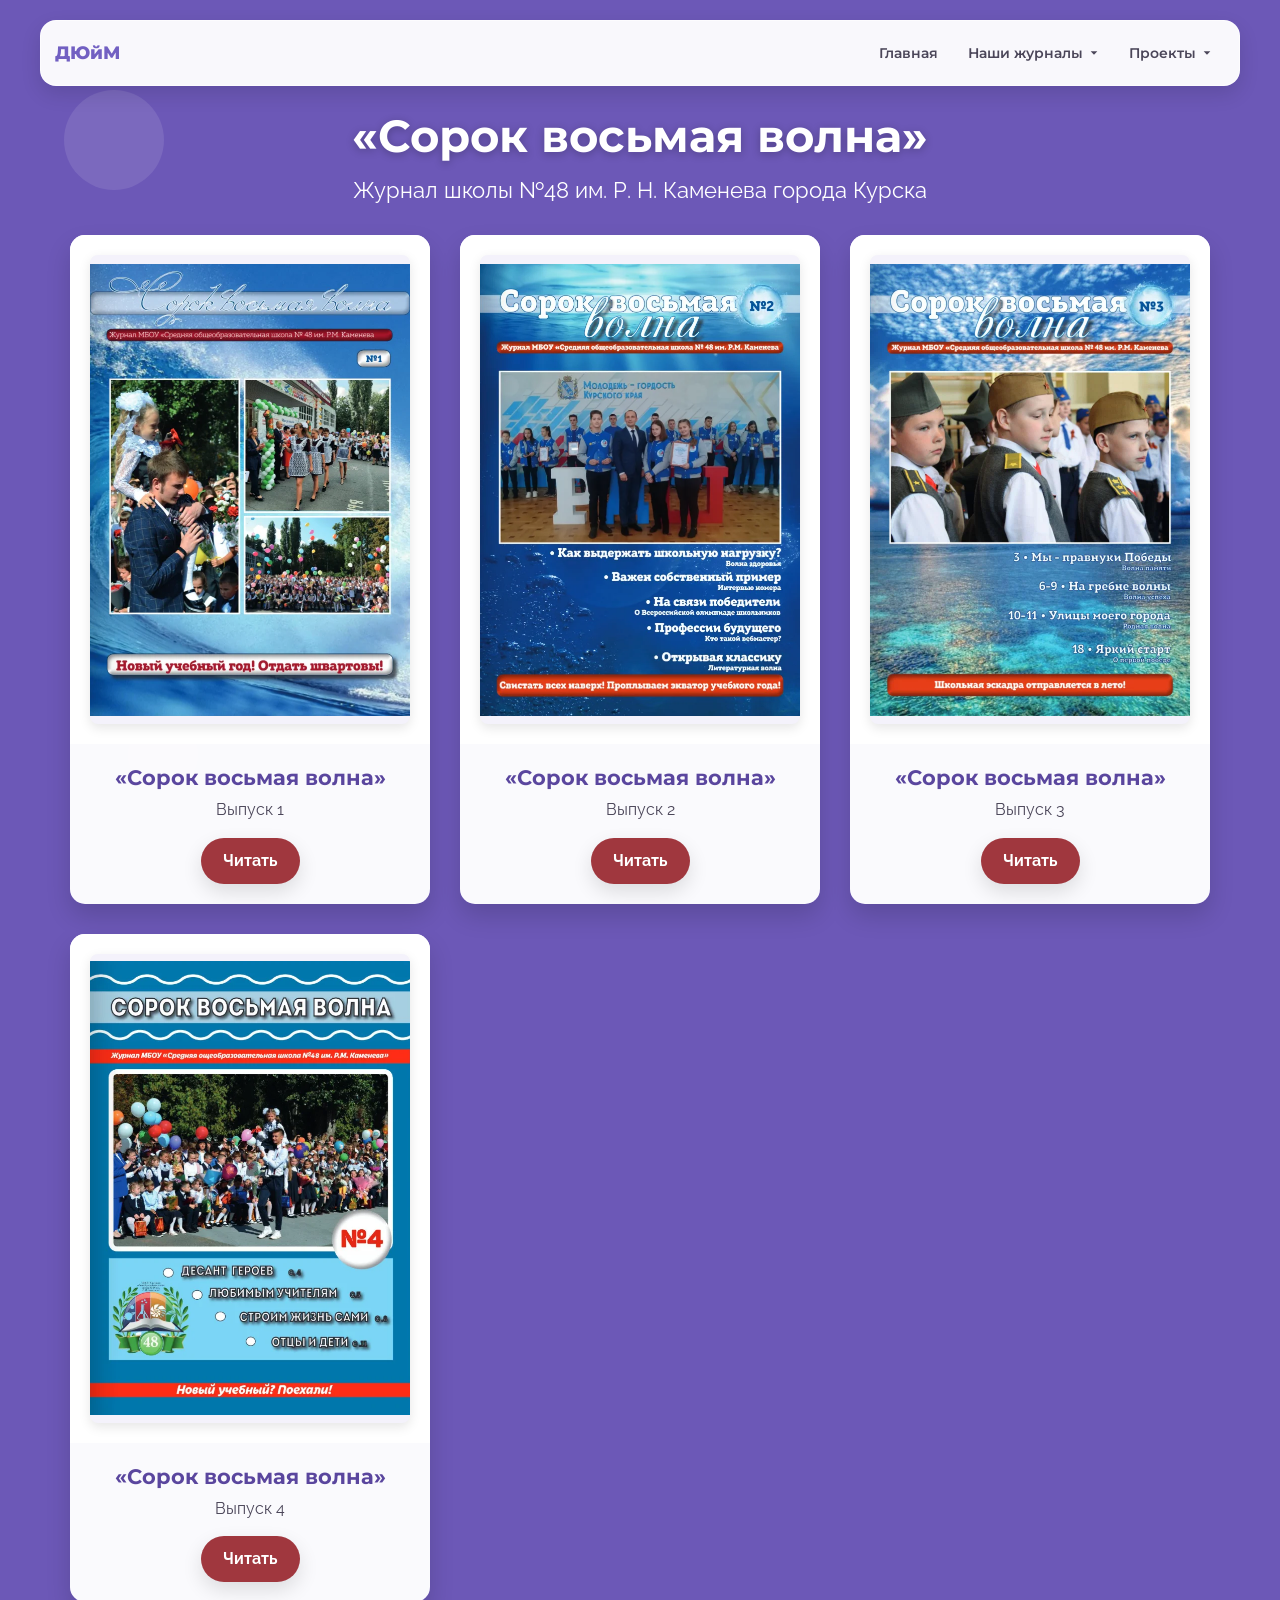
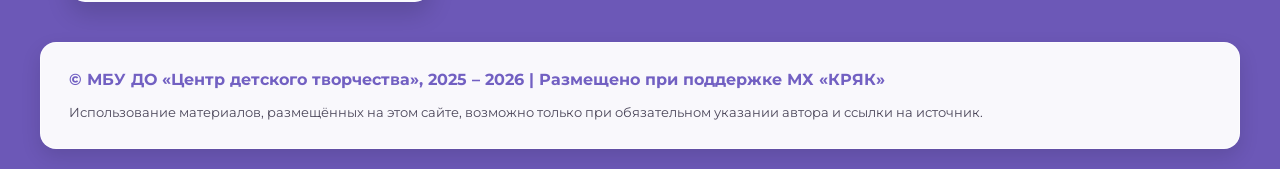
==== journals/48-volna.html @ c63f637b "Добавить журналы и понятные адреса страниц Co-authored-by: arena-agent <297053741+arena-agent@users." ====
<!DOCTYPE html>
<html lang="ru">
<head>
    <meta charset="UTF-8">
    <meta name="viewport" content="width=device-width, initial-scale=1.0">
    <title>Журнал «Сорок восьмая волна» — школа №48 Курска</title>
    <meta name="description" content="Журнал школы №48 им. Р. Н. Каменева города Курска.">
    <link rel="canonical" href="https://www.cdtkursk-dyuym.ru/48-ая-волна">
    <link rel="icon" type="image/png" href="/assets/images/logo.png">
    <link rel="stylesheet" href="/styles.css">
    <link rel="stylesheet" href="/journals/journals.css">
    <script src="/script.js" defer></script>
</head>
<body class="journal-page">
    <a class="skip-link" href="#main-content">Перейти к содержанию</a>
    <!-- Animated Background -->
    <div class="animated-bg" aria-hidden="true">
        <div class="floating-shapes">
            <div class="shape" style="width: 100px; height: 100px; top: 10%; left: 5%;"></div>
            <div class="shape" style="width: 150px; height: 150px; top: 60%; left: 80%;"></div>
            <div class="shape" style="width: 70px; height: 70px; top: 80%; left: 10%;"></div>
            <div class="shape" style="width: 120px; height: 120px; top: 30%; left: 70%;"></div>
        </div>
    </div>

    <nav class="site-nav" aria-label="Основная навигация">
        <a class="nav-brand" href="/главная" aria-label="Медиашкола «ДЮйМ» — на главную">ДЮйМ</a>
        <button class="nav-toggle" type="button" aria-expanded="false" aria-controls="site-nav-menu" aria-label="Открыть меню">
            <span aria-hidden="true"></span>
            <span aria-hidden="true"></span>
            <span aria-hidden="true"></span>
        </button>
        <ul class="nav-list" id="site-nav-menu">
            <li>
                <a class="nav-link" href="/главная">
                    <span>Главная</span>
                </a>
            </li>
            <li>
                <details class="nav-dropdown" name="primary-navigation">
                    <summary class="nav-link">
                        <span>Наши журналы</span>
                        <svg class="nav-chevron" viewBox="0 0 12 12" aria-hidden="true" focusable="false"><path d="M2 4 6 8 10 4Z" fill="currentColor"></path></svg>
                    </summary>
                    <div class="nav-dropdown-panel nav-journals-panel">
                        <ul class="nav-menu-list">
                            <li>
                                <a class="nav-menu-item" href="/светлячок">
                                    <span class="nav-menu-label">Светлячок</span>
                                </a>
                            </li>
                            <li>
                                <details class="nav-submenu">
                                    <summary class="nav-menu-item">
                                        <span class="nav-menu-label">Медиасобытия</span>
                                        <svg class="nav-sub-chevron" viewBox="0 0 12 12" aria-hidden="true" focusable="false"><path d="M2 4 6 8 10 4Z" fill="currentColor"></path></svg>
                                    </summary>
                                    <ul class="nav-submenu-list">
                                        <li>
                                            <a class="nav-menu-item" href="/медиасобытия/волга-юнпресс">
                                                <span class="nav-menu-label">Волга-ЮНПРЕСС</span>
                                            </a>
                                        </li>
                                    </ul>
                                </details>
                            </li>
                            <li>
                                <a class="nav-menu-item" href="/media-camp">
                                    <span class="nav-menu-label">Media Camp</span>
                                </a>
                            </li>
                            <li>
                                <a class="nav-menu-item" href="/48-ая-волна" aria-current="page">
                                    <span class="nav-menu-label">48-ая волна</span>
                                </a>
                            </li>
                            <li>
                                <a class="nav-menu-item" href="/глобус">
                                    <span class="nav-menu-label">Глобус</span>
                                </a>
                            </li>
                        </ul>
                    </div>
                </details>
            </li>
            <li>
                <details class="nav-dropdown" name="primary-navigation">
                    <summary class="nav-link">
                        <span>Проекты</span>
                        <svg class="nav-chevron" viewBox="0 0 12 12" aria-hidden="true" focusable="false"><path d="M2 4 6 8 10 4Z" fill="currentColor"></path></svg>
                    </summary>
                    <div class="nav-dropdown-panel nav-projects-panel">
                        <ul class="nav-menu-list">
                            <li>
                                <a class="nav-menu-item" href="/проекты/мх-кряк">
                                    <span class="nav-menu-label">МХ «КРЯК»</span>
                                </a>
                            </li>
                            <li>
                                <a class="nav-menu-item" href="/проекты/медиазавры-вперёд">
                                    <span class="nav-menu-label">«МЕДИАЗАВРЫ, вперёд!»</span>
                                </a>
                            </li>
                        </ul>
                    </div>
                </details>
            </li>
        </ul>
    </nav>

    <main class="journal-main" id="main-content" tabindex="-1">
        <header class="journal-hero">
            <h1>«Сорок восьмая волна»</h1>
            <p class="journal-subtitle">Журнал школы №48 им. Р. Н. Каменева города Курска</p>
        </header>
        <section class="journal-grid" aria-label="Выпуски">
            <article class="journal-card">
                <div class="journal-cover"><img src="/assets/journal-covers/volna-01.webp" alt="Обложка «Сорок восьмая волна», Выпуск 1" width="638" height="902" loading="lazy" decoding="async"></div>
                <div class="journal-card-info">
                    <h2>«Сорок восьмая волна»</h2>
                    <p class="journal-period">Выпуск 1</p>
                    <a class="journal-action" href="https://www.calameo.com/read/007320785a3ed54e09d16" target="_blank" rel="noopener noreferrer" aria-label="Читать «Сорок восьмая волна», Выпуск 1 (откроется в новой вкладке)">Читать</a>
                </div>
            </article>
            <article class="journal-card">
                <div class="journal-cover"><img src="/assets/journal-covers/volna-02.webp" alt="Обложка «Сорок восьмая волна», Выпуск 2" width="638" height="902" loading="lazy" decoding="async"></div>
                <div class="journal-card-info">
                    <h2>«Сорок восьмая волна»</h2>
                    <p class="journal-period">Выпуск 2</p>
                    <a class="journal-action" href="https://www.calameo.com/read/0073207858bed7cb26d58" target="_blank" rel="noopener noreferrer" aria-label="Читать «Сорок восьмая волна», Выпуск 2 (откроется в новой вкладке)">Читать</a>
                </div>
            </article>
            <article class="journal-card">
                <div class="journal-cover"><img src="/assets/journal-covers/volna-03.webp" alt="Обложка «Сорок восьмая волна», Выпуск 3" width="638" height="902" loading="lazy" decoding="async"></div>
                <div class="journal-card-info">
                    <h2>«Сорок восьмая волна»</h2>
                    <p class="journal-period">Выпуск 3</p>
                    <a class="journal-action" href="https://www.calameo.com/read/0073207853cfeee617fb8" target="_blank" rel="noopener noreferrer" aria-label="Читать «Сорок восьмая волна», Выпуск 3 (откроется в новой вкладке)">Читать</a>
                </div>
            </article>
            <article class="journal-card">
                <div class="journal-cover"><img src="/assets/journal-covers/volna-04.webp" alt="Обложка «Сорок восьмая волна», Выпуск 4" width="638" height="902" loading="lazy" decoding="async"></div>
                <div class="journal-card-info">
                    <h2>«Сорок восьмая волна»</h2>
                    <p class="journal-period">Выпуск 4</p>
                    <a class="journal-action" href="https://www.calameo.com/read/00732078569f49d4a4dad" target="_blank" rel="noopener noreferrer" aria-label="Читать «Сорок восьмая волна», Выпуск 4 (откроется в новой вкладке)">Читать</a>
                </div>
            </article>
        </section>
    </main>

    <footer class="site-footer">
        <div class="footer-content">
            <div class="footer-text">
                <p class="footer-credit">© МБУ ДО «Центр детского творчества», 2025 – 2026 | Размещено при поддержке МХ «КРЯК»</p>
                <p class="footer-notice">Использование материалов, размещённых на этом сайте, возможно только при обязательном указании автора и ссылки на источник.</p>
            </div>
        </div>
    </footer>
</body>
</html>
---- styles.css ----
/* Locally hosted font subsets used by the original page. */
@font-face {
    font-family: 'Montserrat';
    font-style: normal;
    font-display: swap;
    font-weight: 100 900;
    src: url('assets/fonts/montserrat-cyrillic-wght-normal.woff2') format('woff2');
    unicode-range: U+0301, U+0400-045F, U+0490-0491, U+04B0-04B1, U+2116;
}

@font-face {
    font-family: 'Montserrat';
    font-style: normal;
    font-display: swap;
    font-weight: 100 900;
    src: url('assets/fonts/montserrat-latin-wght-normal.woff2') format('woff2');
    unicode-range: U+0000-00FF, U+0131, U+0152-0153, U+02BB-02BC, U+02C6, U+02DA, U+02DC, U+0304, U+0308, U+0329, U+2000-206F, U+20AC, U+2122, U+2191, U+2193, U+2212, U+2215, U+FEFF, U+FFFD;
}

@font-face {
    font-family: 'Raleway';
    font-style: normal;
    font-display: swap;
    font-weight: 100 900;
    src: url('assets/fonts/raleway-cyrillic-wght-normal.woff2') format('woff2');
    unicode-range: U+0301, U+0400-045F, U+0490-0491, U+04B0-04B1, U+2116;
}

@font-face {
    font-family: 'Raleway';
    font-style: normal;
    font-display: swap;
    font-weight: 100 900;
    src: url('assets/fonts/raleway-latin-wght-normal.woff2') format('woff2');
    unicode-range: U+0000-00FF, U+0131, U+0152-0153, U+02BB-02BC, U+02C6, U+02DA, U+02DC, U+0304, U+0308, U+0329, U+2000-206F, U+20AC, U+2122, U+2191, U+2193, U+2212, U+2215, U+FEFF, U+FFFD;
}

:root {
    --site-width: 1200px;
    --primary: #8f7ed6;
    --primary-dark: #7260c2;
    --primary-light: #a897e8;
    --secondary: #ff6b6b;
    --accent: #4ecdc4;
    --link-color: #3498db;
    --link-hover: #2980b9;
    --light: #ffffff;
    --text: #333333;
    --shadow: 0 8px 20px rgba(0, 0, 0, 0.12);
    --shadow-strong: 0 12px 25px rgba(0, 0, 0, 0.15);
    --shadow-hover: 0 15px 30px rgba(0, 0, 0, 0.18);
    --transition: all 0.3s ease;
}

* {
    margin: 0;
    padding: 0;
    box-sizing: border-box;
}

body {
    font-family: 'Raleway', sans-serif;
    background: #8f7ed6;
    color: white;
    line-height: 1.6;
    overflow-x: hidden;
    padding: 20px;
}

/* Keep all outer page blocks aligned with the navigation and footer. */
body > .header,
body > main {
    width: 100%;
    max-width: var(--site-width);
    margin-left: auto;
    margin-right: auto;
}

h1, h2, h3, h4, h5 {
    font-family: 'Montserrat', sans-serif;
    font-weight: 700;
}

.container {
    max-width: 1200px;
    margin: 0 auto;
    padding: 0 20px;
}

/* Animated Background */
.animated-bg {
    position: fixed;
    top: 0;
    left: 0;
    width: 100%;
    height: 100%;
    z-index: -1;
    background: #8f7ed6;
    overflow: hidden;
}

.floating-shapes {
    position: absolute;
    width: 100%;
    height: 100%;
}

.shape {
    position: absolute;
    border-radius: 50%;
    background: rgba(255, 255, 255, 0.1);
    animation: float 15s infinite linear;
}

@keyframes float {
    0% {
        transform: translateY(0) rotate(0deg);
    }
    50% {
        transform: translateY(-20px) rotate(180deg);
    }
    100% {
        transform: translateY(0) rotate(360deg);
    }
}

/* Header */
.header {
    background: linear-gradient(135deg, var(--primary) 0%, var(--primary-dark) 100%);
    color: white;
    padding: 40px 30px;
    border-radius: 20px;
    box-shadow: var(--shadow-strong);
    margin-bottom: 40px;
}

.main-title {
    display: flex;
    flex-direction: column;
    align-items: center;
    gap: 25px;
    margin-bottom: 30px;
    text-align: center;
}

.logo {
    width: 220px;
    height: 220px;
    border-radius: 50%;
    border: 5px solid rgba(255, 255, 255, 0.4);
    object-fit: cover;
    box-shadow: 0 8px 20px rgba(0, 0, 0, 0.25); /* Более выраженная тень */
}

.title-text h1 {
    font-size: 3rem;
    margin-bottom: 15px;
    text-shadow: 0 2px 5px rgba(0, 0, 0, 0.3);
}

.title-text p {
    font-size: 1.5rem;
    opacity: 0.9;
}

.contacts-section {
    margin-top: 30px;
}

.contacts-title {
    text-align: center;
    margin-bottom: 25px;
    font-size: 1.5rem;
}

.contact-links {
    display: flex;
    justify-content: center;
    gap: 15px;
    flex-wrap: wrap;
}

.contact-link {
    display: flex;
    align-items: center;
    gap: 10px;
    background: rgba(255, 255, 255, 0.2);
    color: white;
    padding: 12px 20px;
    border-radius: 30px;
    text-decoration: none;
    transition: var(--transition);
}

.contact-link:hover {
    background: rgba(255, 255, 255, 0.3);
    transform: translateY(-3px);
}

.contact-icon {
    width: 24px;
    height: 24px;
    border-radius: 4px;
}

/* Mission Section */
.mission {
    padding: 60px 0;
    background: rgba(255, 255, 255, 0.95);
    border-radius: 20px;
    margin-bottom: 40px;
    box-shadow: var(--shadow-strong);
}

.section-title {
    text-align: center;
    margin-bottom: 50px;
    position: relative;
}

.section-title h2 {
    font-size: 2.2rem;
    color: var(--primary);
    margin-bottom: 15px;
}

.section-title:after {
    content: '';
    position: absolute;
    width: 80px;
    height: 4px;
    background: var(--secondary);
    bottom: -15px;
    left: 50%;
    transform: translateX(-50%);
    border-radius: 2px;
}

.mission-content {
    display: flex;
    flex-wrap: wrap;
    gap: 25px;
    justify-content: center;
}

.mission-card {
    background: white;
    border-radius: 15px;
    padding: 25px;
    flex: 1;
    min-width: 280px;
    max-width: 350px;
    transition: var(--transition);
    box-shadow: var(--shadow);
    position: relative;
    overflow: hidden;
    z-index: 1;
    border-left: 4px solid var(--primary);
}

.mission-card:hover {
    transform: translateY(-5px);
    box-shadow: var(--shadow-hover);
}

.mission-card i {
    font-size: 2.2rem;
    color: var(--primary);
    margin-bottom: 15px;
}

.mission-card h3 {
    color: var(--primary-dark);
    margin-bottom: 15px;
    font-size: 1.3rem;
}

.mission-card p {
    color: var(--text);
    font-size: 0.95rem;
}

/* Directions Section */
.directions {
    padding: 60px 0;
    background: rgba(255, 255, 255, 0.95);
    border-radius: 20px;
    margin-bottom: 40px;
    box-shadow: var(--shadow-strong);
}

.directions-grid {
    display: grid;
    grid-template-columns: repeat(auto-fill, minmax(280px, 1fr));
    gap: 25px;
}

.direction-card {
    background: white;
    border-radius: 15px;
    padding: 25px;
    box-shadow: var(--shadow);
    transition: var(--transition);
    position: relative;
    overflow: hidden;
    z-index: 1;
    text-align: center;
    border-top: 4px solid var(--primary);
}

.direction-card:hover {
    transform: translateY(-5px);
    box-shadow: var(--shadow-hover);
}

.direction-card i {
    font-size: 2.5rem;
    color: var(--primary);
    margin-bottom: 15px;
}

.direction-card h3 {
    color: var(--primary-dark);
    margin-bottom: 15px;
    font-size: 1.3rem;
}

.direction-card p {
    color: var(--text);
    font-size: 0.95rem;
}

/* Teacher Section */
.teacher {
    padding: 60px 0;
    background: rgba(255, 255, 255, 0.95);
    border-radius: 20px;
    margin-bottom: 40px;
    box-shadow: var(--shadow-strong);
}

.teacher-container {
    display: flex;
    flex-wrap: wrap;
    gap: 30px;
    align-items: center;
    justify-content: center;
}

.teacher-photo {
    flex: 1;
    min-width: 250px;
    max-width: 300px;
    text-align: center;
}

.teacher-photo img {
    width: 100%;
    height: auto;
    border-radius: 50%;
    box-shadow: var(--shadow-strong);
}

.teacher-info {
    flex: 2;
    min-width: 300px;
}

.teacher-name {
    color: var(--primary-dark);
    margin-bottom: 15px;
    font-size: 1.8rem;
}

.teacher-position {
    color: #bd3d3d;
    font-weight: 600;
    margin-bottom: 20px;
    font-size: 1.2rem;
}

.teacher-description {
    color: var(--text);
    margin-bottom: 20px;
}

/* Details Section */
.details {
    padding: 60px 0;
    background: rgba(255, 255, 255, 0.95);
    border-radius: 20px;
    margin-bottom: 40px;
    box-shadow: var(--shadow-strong);
}

.details-container {
    max-width: 800px;
    margin: 0 auto;
}

.detail-item {
    background: linear-gradient(to right, #f0eeff, #e6e4f7);
    border-left: 5px solid var(--accent);
    padding: 20px;
    margin: 15px 0;
    border-radius: 0 10px 10px 0;
    box-shadow: var(--shadow);
    transition: var(--transition);
    display: flex;
    align-items: center;
}

.detail-item:hover {
    transform: translateX(5px);
    box-shadow: var(--shadow-hover);
}

.detail-icon {
    margin-right: 15px;
    font-size: 1.8rem;
    color: var(--accent);
}

.detail-content strong {
    color: var(--primary-dark);
}

.detail-content {
    color: var(--text);
}

.kryak-link {
    color: var(--link-color);
    text-decoration: none;
    transition: var(--transition);
    font-weight: 600;
}

.kryak-link:hover {
    color: var(--link-hover);
    text-decoration: underline;
}

/* Address Section */
.address {
    padding: 60px 0;
    background: rgba(255, 255, 255, 0.95);
    border-radius: 20px;
    margin-bottom: 40px;
    box-shadow: var(--shadow-strong);
}

.address .map-section {
    margin-top: 40px;
}

.address .map-container {
    border-radius: 15px;
    overflow: hidden;
    box-shadow: var(--shadow-strong);
    margin-top: 20px;
}

.address .map-container iframe {
    width: 100%;
    height: 400px;
    border: none;
}

.address-description {
    text-align: center;
    margin-top: 25px;
    font-size: 1.2rem;
    color: var(--text);
    line-height: 1.6;
}

.address-description p {
    margin-bottom: 10px;
}

.address-description strong {
    color: var(--primary-dark);
    font-size: 1.3rem;
}

/* Responsive Design */
@media (max-width: 992px) {
    .title-text h1 {
        font-size: 2.5rem;
    }
    .title-text p {
        font-size: 1.3rem;
    }
}

@media (max-width: 768px) {
    body {
        padding: 15px;
    }

    .header {
        padding: 30px 20px;
    }

    .title-text h1 {
        font-size: 2.2rem;
    }

    .title-text p {
        font-size: 1.2rem;
    }

    .logo {
        width: 180px;
        height: 180px;
    }

    .section-title h2 {
        font-size: 1.8rem;
    }

    .mission-content {
        flex-direction: column;
        align-items: center;
    }

    .mission-card {
        max-width: 100%;
    }

    .directions-grid {
        grid-template-columns: repeat(auto-fill, minmax(250px, 1fr));
    }

    .teacher-container {
        flex-direction: column;
        text-align: center;
    }

    .contact-links {
        flex-direction: column;
        align-items: center;
    }

    .contact-link {
        width: 100%;
        max-width: 250px;
        justify-content: center;
    }

    .address .map-container iframe {
        height: 350px;
    }
}

@media (max-width: 480px) {
    body {
        padding: 10px;
    }

    .title-text h1 {
        font-size: 1.9rem;
    }

    .logo {
        width: 160px;
        height: 160px;
    }

    .section-title h2 {
        font-size: 1.6rem;
    }

    .directions-grid {
        grid-template-columns: 1fr;
    }

    .detail-item {
        flex-direction: column;
        text-align: center;
    }

    .detail-icon {
        margin-right: 0;
        margin-bottom: 10px;
    }

    .mission-card, .direction-card {
        padding: 20px;
    }

    .address .map-container iframe {
        height: 300px;
    }

    .address-description {
        font-size: 1rem;
    }

    .address-description strong {
        font-size: 1.1rem;
    }
}

/* Navigation */
html {
    scroll-behavior: smooth;
}

#home, #contacts, #main-content, main section[id] {
    scroll-margin-top: 112px;
}

a:focus-visible, button:focus-visible, summary:focus-visible {
    outline: 3px solid #ffb047;
    outline-offset: 3px;
}

.skip-link {
    position: fixed;
    z-index: 100;
    top: 12px;
    left: 20px;
    padding: 10px 16px;
    color: #403177;
    background: white;
    border-radius: 10px;
    transform: translateY(-180%);
}

.skip-link:focus {
    transform: translateY(0);
}

/* Navigation layout adapted from the supplied КРЯК page. */
.site-nav {
    position: sticky;
    top: 12px;
    z-index: 50;
    width: 100%;
    max-width: var(--site-width);
    margin: 0 auto 24px;
    padding: 10px 14px;
    display: flex;
    align-items: center;
    justify-content: space-between;
    flex-wrap: wrap;
    gap: 12px 18px;
    color: #333;
    background: rgba(255, 255, 255, 0.96);
    border: 1px solid rgba(255, 255, 255, 0.65);
    border-radius: 16px;
    box-shadow: 0 8px 20px rgba(0, 0, 0, 0.12);
    backdrop-filter: blur(14px);
}

.nav-brand {
    color: #7260c2;
    font: 800 1.15rem/1.3 'Montserrat', sans-serif;
    text-decoration: none;
    white-space: nowrap;
}

.nav-toggle {
    display: none;
    width: 44px;
    height: 44px;
    padding: 9px;
    flex: 0 0 auto;
    align-items: center;
    justify-content: center;
    flex-direction: column;
    gap: 5px;
    color: #4b4659;
    background: transparent;
    border: 0;
    border-radius: 10px;
    cursor: pointer;
}

.nav-toggle:hover,
.nav-toggle:focus-visible {
    background: #f1eefc;
}

.nav-toggle span {
    display: block;
    width: 25px;
    height: 3px;
    background: currentColor;
    border-radius: 3px;
    transition: transform 0.2s ease, opacity 0.2s ease;
}

.nav-list {
    display: flex;
    align-items: center;
    justify-content: flex-end;
    flex-wrap: wrap;
    gap: 4px;
    min-width: 0;
    margin-left: auto;
    list-style: none;
}

.nav-list > li {
    position: relative;
    max-width: 100%;
}

.nav-link {
    display: flex;
    align-items: center;
    gap: 6px;
    min-height: 44px;
    padding: 9px 13px;
    color: #4b4659;
    border-radius: 10px;
    font: 600 0.9rem/1.4 'Montserrat', sans-serif;
    text-decoration: none;
    cursor: pointer;
    transition: background 0.2s ease, color 0.2s ease;
}

.nav-link:hover,
.nav-dropdown[open] > .nav-link {
    color: #6c58b7;
    background: #f1eefc;
}

.nav-dropdown summary {
    list-style: none;
}

.nav-dropdown summary::-webkit-details-marker {
    display: none;
}

.nav-dropdown summary::marker {
    content: '';
}

.nav-chevron,
.nav-sub-chevron {
    flex: none;
    width: 10px;
    height: 10px;
    transition: transform 0.2s ease;
}

.nav-dropdown[open] > summary .nav-chevron,
.nav-submenu[open] > summary .nav-sub-chevron {
    transform: rotate(180deg);
}

.nav-dropdown-panel {
    position: absolute;
    top: calc(100% + 8px);
    right: 0;
    z-index: 1;
    width: 330px;
    max-width: calc(100vw - 40px);
    padding: 8px;
    color: #4b4659;
    background: #fff;
    border: 1px solid #e8e3f5;
    border-radius: 14px;
    box-shadow: 0 12px 25px rgba(0, 0, 0, 0.15);
    font: 600 0.9rem/1.5 'Montserrat', sans-serif;
}

.nav-dropdown:not([open]) .nav-dropdown-panel {
    display: none;
}

.nav-journals-panel,
.nav-projects-panel {
    /* Leave room for a wrapped sticky bar when text is enlarged. */
    max-height: max(80px, calc(100vh - 200px));
    max-height: max(80px, calc(100dvh - 200px));
    overflow-y: auto;
    overscroll-behavior: contain;
}

.nav-menu-list,
.nav-submenu-list {
    list-style: none;
}

.nav-menu-list > li + li {
    margin-top: 3px;
}

.nav-menu-item {
    display: flex;
    align-items: center;
    gap: 9px;
    width: 100%;
    min-height: 44px;
    padding: 9px 13px;
    color: #4b4659;
    border-radius: 10px;
    font: 600 0.9rem/1.4 'Montserrat', sans-serif;
    text-decoration: none;
}

.nav-menu-label {
    flex: 1;
    min-width: 0;
    overflow-wrap: anywhere;
}

.nav-submenu > summary {
    cursor: pointer;
}

.nav-submenu > summary:hover,
.nav-submenu[open] > summary,
.nav-menu-item[href]:hover,
.nav-menu-item[aria-current="page"] {
    color: #6c58b7;
    background: #f1eefc;
}

.nav-submenu-list {
    margin: 4px 0 0;
    padding: 5px 0 5px 10px;
    border-left: 2px solid #e8e3f5;
    background: #faf9fe;
}

.nav-submenu:not([open]) > .nav-submenu-list {
    display: none;
}

.nav-menu-note {
    margin: 8px 13px 4px;
    color: #615674;
    font-size: 0.75rem;
    font-weight: 400;
    line-height: 1.4;
}

@media (max-width: 720px) {
    .site-nav {
        gap: 4px 10px;
        padding: 7px 12px;
        max-height: calc(100vh - 24px);
        max-height: calc(100dvh - 24px);
        overflow-y: auto;
        overscroll-behavior: contain;
    }

    /* Without JavaScript the menu remains visible and usable. */
    .site-nav.nav-ready .nav-toggle {
        display: flex;
        margin-left: auto;
    }

    .site-nav.nav-ready:not(.is-open) .nav-list {
        display: none;
    }

    .nav-list {
        flex: 0 0 100%;
        width: 100%;
        align-items: stretch;
        flex-direction: column;
        padding-top: 4px;
        border-top: 1px solid #e8e3f5;
    }

    .nav-link {
        justify-content: space-between;
        width: 100%;
    }

    .nav-link span {
        min-width: 0;
        overflow-wrap: anywhere;
    }

    .nav-dropdown-panel {
        position: static;
        width: 100%;
        max-width: none;
        max-height: none;
        margin-top: 4px;
        overflow: visible;
        box-shadow: none;
    }

    .site-nav.is-open .nav-toggle span:nth-child(1) {
        transform: translateY(8px) rotate(45deg);
    }

    .site-nav.is-open .nav-toggle span:nth-child(2) {
        opacity: 0;
    }

    .site-nav.is-open .nav-toggle span:nth-child(3) {
        transform: translateY(-8px) rotate(-45deg);
    }
}

/* Provide a usable address link even if the map service cannot load. */
.address .map-container {
    position: relative;
    min-height: 400px;
    background: #eeeafa;
}

.address .map-container > :not(script):not(.map-fallback) {
    position: relative;
    z-index: 1;
}

.map-fallback {
    position: absolute;
    inset: 0;
    display: flex;
    flex-direction: column;
    align-items: center;
    justify-content: center;
    gap: 12px;
    padding: 25px;
    color: #4f427b;
    background:
        linear-gradient(140deg, transparent 42%, rgba(255, 255, 255, 0.6) 42%, rgba(255, 255, 255, 0.6) 45%, transparent 45%),
        linear-gradient(30deg, transparent 51%, rgba(255, 255, 255, 0.65) 51%, rgba(255, 255, 255, 0.65) 54%, transparent 54%),
        #eeeafa;
    text-align: center;
    font-weight: 600;
}

.map-fallback-icon {
    display: grid;
    width: 56px;
    height: 56px;
    place-items: center;
    color: white;
    background: var(--primary-dark);
    border-radius: 50%;
    font-size: 1.4rem;
    box-shadow: 0 8px 18px rgba(86, 63, 160, 0.25);
}

.map-link {
    display: inline-flex;
    align-items: center;
    gap: 8px;
    color: #503a9d;
    text-decoration: underline;
    text-underline-offset: 3px;
}

/* Footer adapted from the supplied КРЯК page. */
.site-footer {
    width: 100%;
    max-width: var(--site-width);
    margin: 40px auto 0;
    padding: 24px 28px;
    color: #4b4659;
    background: rgba(255, 255, 255, 0.96);
    border: 1px solid rgba(255, 255, 255, 0.65);
    border-radius: 16px;
    box-shadow: 0 8px 20px rgba(0, 0, 0, 0.12);
    font-family: 'Montserrat', sans-serif;
    text-align: left;
}

.footer-content {
    display: flex;
    align-items: center;
    justify-content: space-between;
    gap: 24px;
}

.footer-text {
    flex: 1;
    min-width: 0;
}

.footer-credit {
    margin: 0 0 10px;
    color: #7260c2;
    font-size: 1rem;
    font-weight: 700;
    overflow-wrap: anywhere;
}

.footer-notice {
    margin: 0;
    color: #4b4659;
    font-size: 0.82rem;
    line-height: 1.65;
    overflow-wrap: anywhere;
}

@media (max-width: 768px) {
    .address .map-container {
        min-height: 350px;
    }

    .footer-content {
        align-items: flex-start;
        flex-direction: column;
    }
}

@media (max-width: 576px) {
    .site-footer {
        margin-top: 28px;
        padding: 20px 18px;
    }

    .footer-credit {
        font-size: 0.92rem;
    }

    .footer-notice {
        font-size: 0.76rem;
    }
}

@media (max-width: 480px) {
    .mission-card, .teacher-info, .teacher-photo {
        min-width: 0;
        width: 100%;
    }

    .address .map-container {
        min-height: 300px;
    }
}

@media (prefers-reduced-motion: reduce) {
    html {
        scroll-behavior: auto;
    }

    *, *::before, *::after {
        animation-duration: 0.01ms !important;
        animation-iteration-count: 1 !important;
        transition-duration: 0.01ms !important;
    }
}
---- journals/journals.css ----
/* Journal pages share the site's navigation and footer. The slightly deeper
   purple keeps the white archive headings and status text readable. */
body.journal-page,
.journal-page .animated-bg {
    background: #6c58b7;
}

.journal-page [hidden] {
    display: none !important;
}

.journal-main {
    min-width: 0;
}

.journal-hero {
    margin: 0 auto 28px;
    text-align: center;
    overflow-wrap: anywhere;
}

.journal-hero h1 {
    font-size: clamp(1.8rem, 4vw, 2.8rem);
    line-height: 1.2;
    margin-bottom: 10px;
    text-shadow: 0 2px 8px rgba(0, 0, 0, 0.25);
}

.journal-subtitle {
    font-size: clamp(1.05rem, 2vw, 1.4rem);
    line-height: 1.5;
}

.journal-controls {
    margin: 0 auto 25px;
}

.year-navigation {
    display: flex;
    justify-content: center;
    flex-wrap: wrap;
    gap: 10px;
    margin-bottom: 22px;
    padding: 15px;
    border-radius: 15px;
    background: rgba(255, 255, 255, 0.16);
}

.year-btn {
    min-height: 44px;
    padding: 9px 17px;
    color: #493b7d;
    background: #fff;
    border: 1px solid #fff;
    border-radius: 50px;
    font: 700 1rem/1.3 'Raleway', sans-serif;
    cursor: pointer;
}

.year-btn:hover,
.year-btn[aria-pressed="true"] {
    color: #fff;
    background: #57418f;
    border-color: #fff;
}

.journal-search {
    display: flex;
    flex-wrap: wrap;
    align-items: center;
    justify-content: center;
    gap: 10px;
    max-width: 700px;
    margin: 0 auto;
}

.journal-search input {
    flex: 1 1 280px;
    min-width: 0;
    min-height: 50px;
    padding: 11px 18px;
    color: #333;
    background: #fff;
    border: 2px solid transparent;
    border-radius: 25px;
    box-shadow: var(--shadow);
    font: 500 1rem/1.4 'Raleway', sans-serif;
}

.journal-search input::placeholder {
    color: #615b72;
    opacity: 1;
}

.journal-search input:focus-visible {
    outline: 3px solid #ffdb83;
    outline-offset: 2px;
}

.clear-search,
.reset-search {
    min-height: 44px;
    padding: 9px 16px;
    color: #493b7d;
    background: #fff;
    border: 1px solid #fff;
    border-radius: 24px;
    font: 700 0.95rem/1.3 'Raleway', sans-serif;
    cursor: pointer;
}

.journal-status {
    margin: 15px 0 0;
    text-align: center;
    font-weight: 600;
}

.journal-grid {
    display: grid;
    grid-template-columns: repeat(auto-fit, minmax(min(100%, 280px), 360px));
    justify-content: center;
    gap: 30px;
    margin: 0 auto 40px;
}

.journal-card {
    display: flex;
    flex-direction: column;
    min-width: 0;
    overflow: hidden;
    color: #333;
    background: rgba(255, 255, 255, 0.97);
    border-radius: 15px;
    box-shadow: var(--shadow-strong);
    transition: transform 0.2s ease, box-shadow 0.2s ease;
}

.journal-card:hover {
    transform: translateY(-5px);
    box-shadow: var(--shadow-hover);
}

.journal-cover {
    display: flex;
    align-items: center;
    justify-content: center;
    aspect-ratio: 638 / 902;
    padding: 20px;
    background: #fff;
}

.journal-cover img,
.journal-cover svg {
    display: block;
    width: 100%;
    height: 100%;
    object-fit: contain;
    border-radius: 8px;
    box-shadow: 0 4px 12px rgba(0, 0, 0, 0.1);
    background: #f4f2fb;
}

.journal-card-info {
    display: flex;
    flex: 1;
    flex-direction: column;
    align-items: center;
    padding: 20px;
    text-align: center;
    overflow-wrap: anywhere;
}

.journal-card-info h2 {
    margin-bottom: 5px;
    color: #5a469e;
    font-size: 1.3rem;
    line-height: 1.35;
}

.journal-period {
    margin-bottom: 15px;
    color: #4b4659;
}

.journal-action {
    display: inline-flex;
    align-items: center;
    justify-content: center;
    min-height: 44px;
    margin-top: auto;
    padding: 10px 22px;
    color: #fff;
    background: #a0373e;
    border-radius: 50px;
    box-shadow: var(--shadow);
    font-weight: 700;
    text-align: center;
    text-decoration: none;
}

.journal-action:hover {
    background: #842b32;
}

.journal-action.download {
    background: #175f96;
}

.journal-action.download:hover {
    background: #104b79;
}

.journal-empty {
    max-width: 520px;
    margin: 0 auto 30px;
    padding: 30px 20px;
    color: #332c49;
    background: #fff;
    border-radius: 15px;
    text-align: center;
}

.journal-empty p {
    margin-bottom: 16px;
}

.legal-notice {
    max-width: 920px;
    margin: 0 auto 24px;
    padding: 16px 22px;
    color: #fff;
    background: #514181;
    border-left: 4px solid #ffaaa4;
    border-radius: 14px;
    box-shadow: var(--shadow);
    line-height: 1.55;
}

.journal-visually-hidden {
    position: absolute;
    width: 1px;
    height: 1px;
    padding: 0;
    margin: -1px;
    overflow: hidden;
    clip: rect(0, 0, 0, 0);
    white-space: nowrap;
    border: 0;
}

@media (max-width: 480px) {
    .journal-grid {
        gap: 20px;
    }

    .journal-cover {
        padding: 15px;
    }

    .legal-notice {
        padding: 14px 16px;
    }
}

@media (prefers-reduced-motion: reduce) {
    .journal-card {
        transition: none;
    }

    .journal-card:hover {
        transform: none;
    }
}
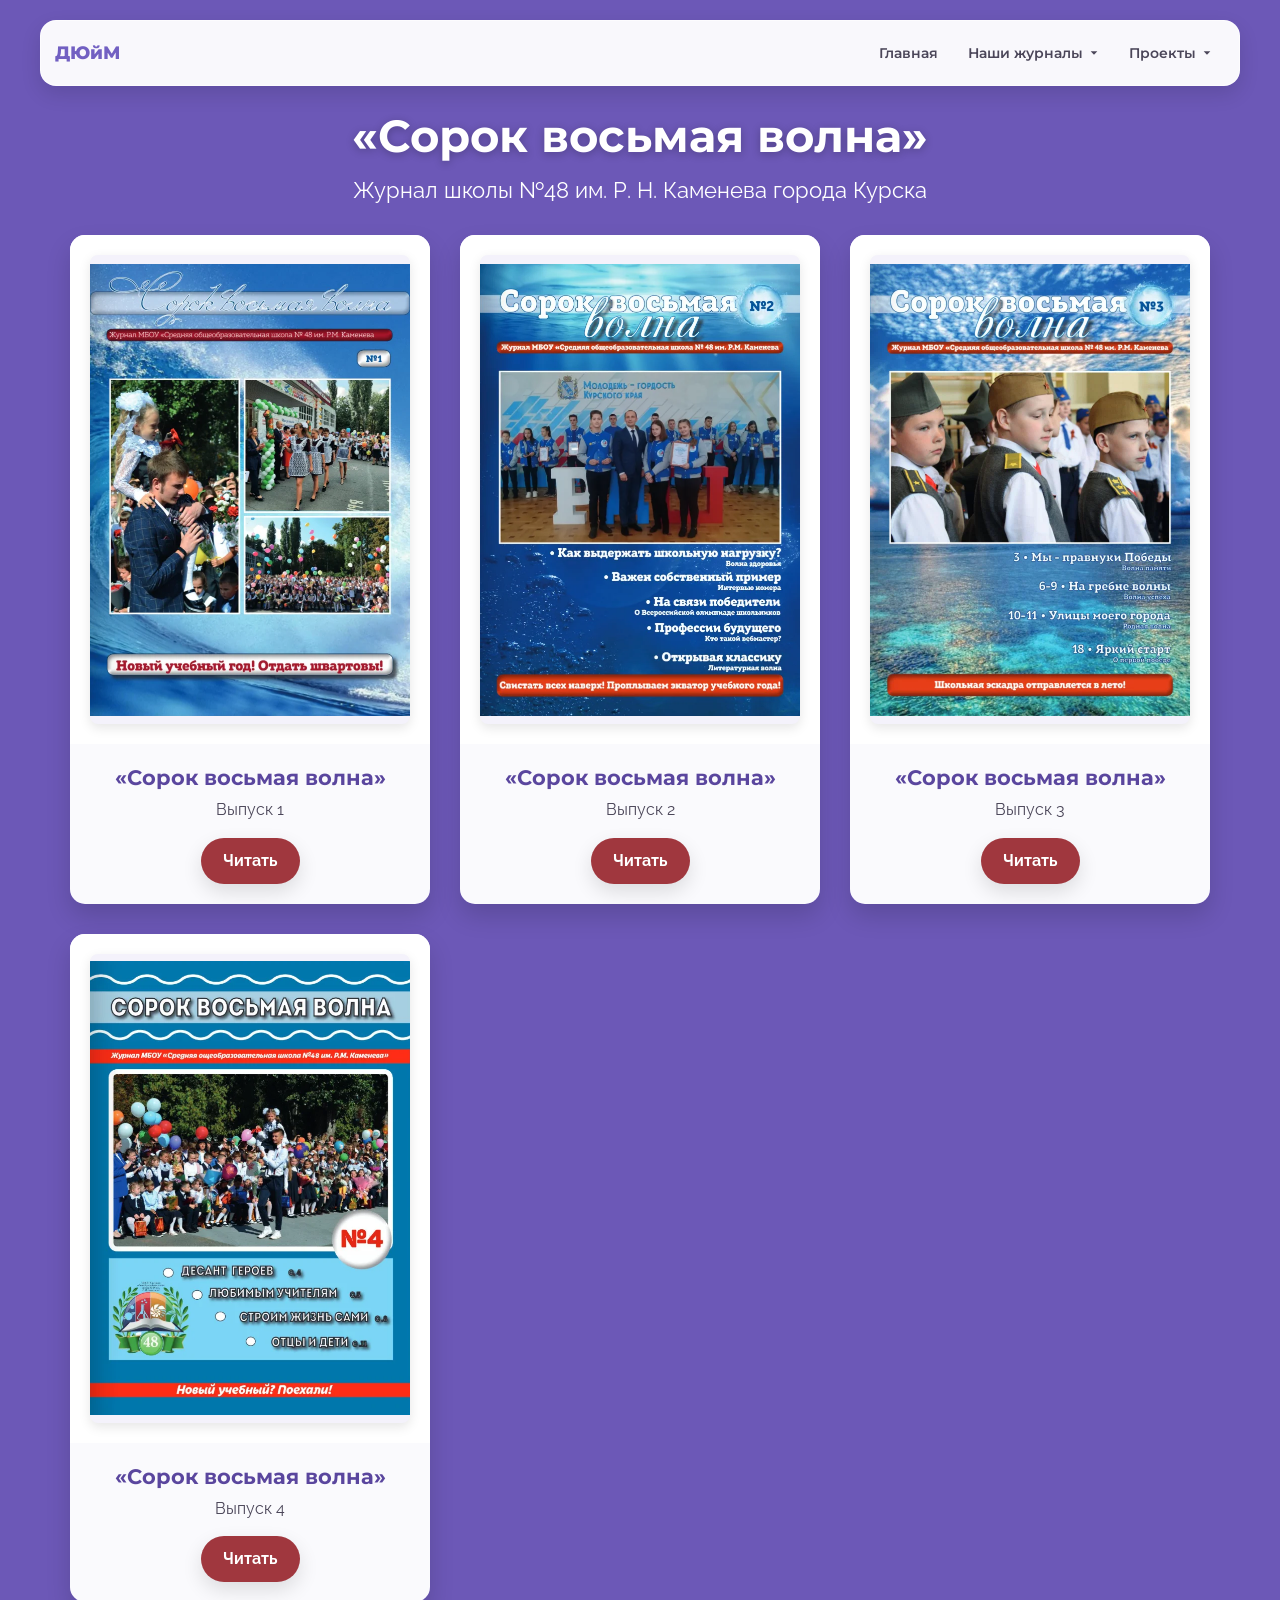
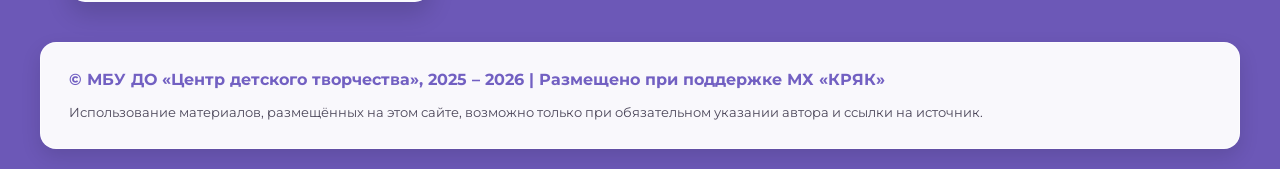
==== commit d54bf5ee: "Remove background circles and map link Co-authored-by: arena-agent <297053741+arena-agent@users.nore" ====
--- a/journals/48-volna.html
+++ b/journals/48-volna.html
@@ -13,15 +13,6 @@
 </head>
 <body class="journal-page">
     <a class="skip-link" href="#main-content">Перейти к содержанию</a>
-    <!-- Animated Background -->
-    <div class="animated-bg" aria-hidden="true">
-        <div class="floating-shapes">
-            <div class="shape" style="width: 100px; height: 100px; top: 10%; left: 5%;"></div>
-            <div class="shape" style="width: 150px; height: 150px; top: 60%; left: 80%;"></div>
-            <div class="shape" style="width: 70px; height: 70px; top: 80%; left: 10%;"></div>
-            <div class="shape" style="width: 120px; height: 120px; top: 30%; left: 70%;"></div>
-        </div>
-    </div>
 
     <nav class="site-nav" aria-label="Основная навигация">
         <a class="nav-brand" href="/главная" aria-label="Медиашкола «ДЮйМ» — на главную">ДЮйМ</a>
--- a/styles.css
+++ b/styles.css
@@ -87,43 +87,6 @@
     padding: 0 20px;
 }
 
-/* Animated Background */
-.animated-bg {
-    position: fixed;
-    top: 0;
-    left: 0;
-    width: 100%;
-    height: 100%;
-    z-index: -1;
-    background: #8f7ed6;
-    overflow: hidden;
-}
-
-.floating-shapes {
-    position: absolute;
-    width: 100%;
-    height: 100%;
-}
-
-.shape {
-    position: absolute;
-    border-radius: 50%;
-    background: rgba(255, 255, 255, 0.1);
-    animation: float 15s infinite linear;
-}
-
-@keyframes float {
-    0% {
-        transform: translateY(0) rotate(0deg);
-    }
-    50% {
-        transform: translateY(-20px) rotate(180deg);
-    }
-    100% {
-        transform: translateY(0) rotate(360deg);
-    }
-}
-
 /* Header */
 .header {
     background: linear-gradient(135deg, var(--primary) 0%, var(--primary-dark) 100%);
@@ -904,7 +867,7 @@
     }
 }
 
-/* Provide a usable address link even if the map service cannot load. */
+/* Show the address even if the map service cannot load. */
 .address .map-container {
     position: relative;
     min-height: 400px;
@@ -944,15 +907,6 @@
     border-radius: 50%;
     font-size: 1.4rem;
     box-shadow: 0 8px 18px rgba(86, 63, 160, 0.25);
-}
-
-.map-link {
-    display: inline-flex;
-    align-items: center;
-    gap: 8px;
-    color: #503a9d;
-    text-decoration: underline;
-    text-underline-offset: 3px;
 }
 
 /* Footer adapted from the supplied КРЯК page. */
--- a/journals/journals.css
+++ b/journals/journals.css
@@ -1,7 +1,6 @@
 /* Journal pages share the site's navigation and footer. The slightly deeper
    purple keeps the white archive headings and status text readable. */
-body.journal-page,
-.journal-page .animated-bg {
+body.journal-page {
     background: #6c58b7;
 }
 
